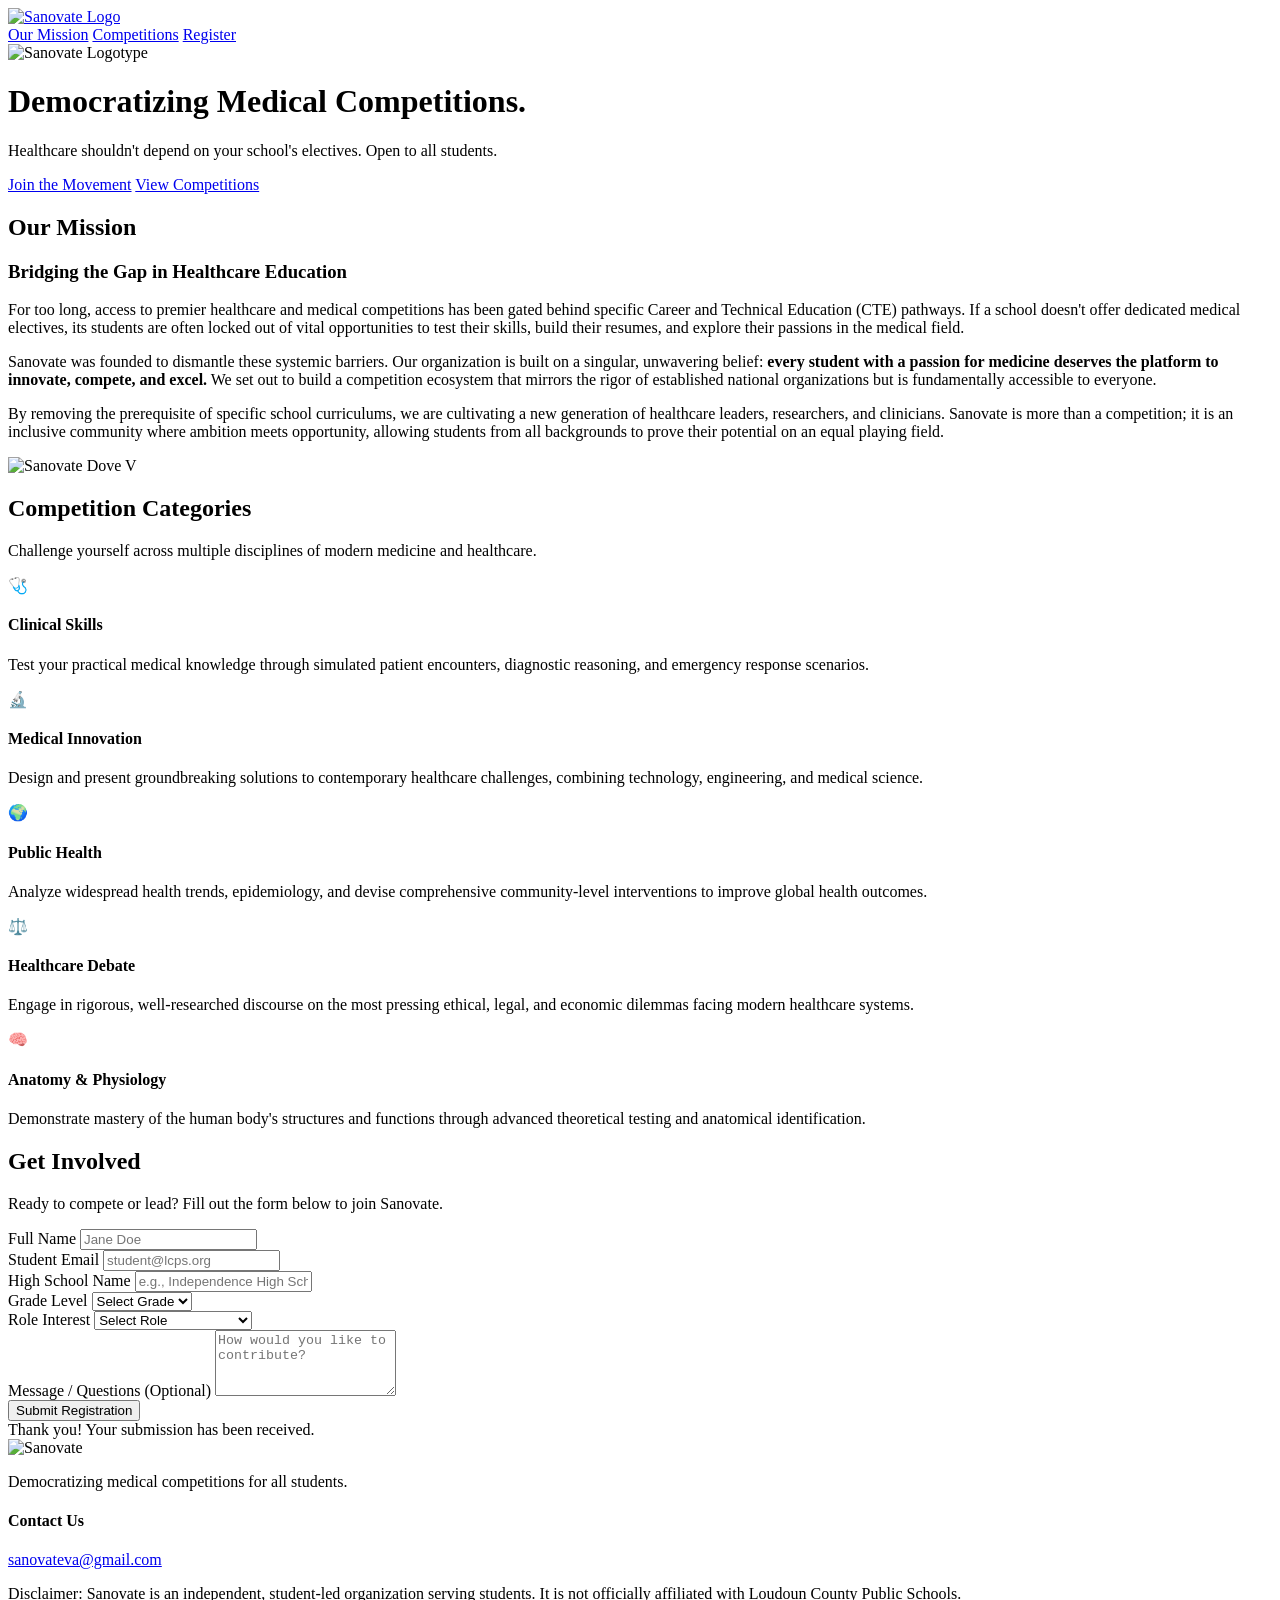
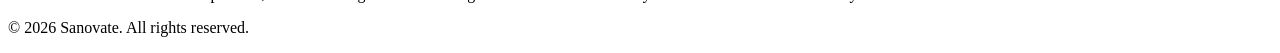
==== index.html @ 049dc467 "Create index.html" ====
<!DOCTYPE html>
<html lang="en">
<head>
    <meta charset="UTF-8">
    <meta name="viewport" content="width=device-width, initial-scale=1.0">
    <title>Sanovate | Democratizing Medical Competitions</title>
    <link rel="stylesheet" href="style.css">
    <!-- Using Inter for clean, modern, legible typography -->
    <link href="https://fonts.googleapis.com/css2?family=Inter:wght@300;400;600;800&display=swap" rel="stylesheet">
</head>
<body>

    <!-- Navigation -->
    <nav class="navbar">
        <div class="nav-container">
            <a href="#" class="nav-brand">
                <img src="Images/SanovateLogo.png" alt="Sanovate Logo" class="nav-logo img-transparent">
            </a>
            <div class="nav-links">
                <a href="#mission">Our Mission</a>
                <a href="#events">Competitions</a>
                <a href="#register" class="btn-nav">Register</a>
            </div>
        </div>
    </nav>

    <!-- Hero Section -->
    <header class="hero">
        <div class="hero-content">
            <img src="Images/SanovateLogotype.png" alt="Sanovate Logotype" class="hero-logotype img-transparent">
            <h1 class="hero-title">Democratizing Medical Competitions.</h1>
            <p class="hero-subtitle">Healthcare shouldn't depend on your school's electives. Open to all students.</p>
            <div class="hero-cta">
                <a href="#register" class="btn btn-primary">Join the Movement</a>
                <a href="#events" class="btn btn-secondary">View Competitions</a>
            </div>
        </div>
    </header>

    <!-- Super In-Depth Mission Section -->
    <section id="mission" class="mission-section">
        <div class="container">
            <div class="mission-grid">
                <div class="mission-text">
                    <h2 class="section-heading">Our Mission</h2>
                    <h3>Bridging the Gap in Healthcare Education</h3>
                    <p>For too long, access to premier healthcare and medical competitions has been gated behind specific Career and Technical Education (CTE) pathways. If a school doesn't offer dedicated medical electives, its students are often locked out of vital opportunities to test their skills, build their resumes, and explore their passions in the medical field.</p>
                    <p>Sanovate was founded to dismantle these systemic barriers. Our organization is built on a singular, unwavering belief: <strong>every student with a passion for medicine deserves the platform to innovate, compete, and excel.</strong> We set out to build a competition ecosystem that mirrors the rigor of established national organizations but is fundamentally accessible to everyone.</p>
                    <p>By removing the prerequisite of specific school curriculums, we are cultivating a new generation of healthcare leaders, researchers, and clinicians. Sanovate is more than a competition; it is an inclusive community where ambition meets opportunity, allowing students from all backgrounds to prove their potential on an equal playing field.</p>
                </div>
                <div class="mission-visual">
                    <div class="visual-box">
                        <img src="Images/SanovateLogo.png" alt="Sanovate Dove V" class="mission-logo img-transparent">
                    </div>
                </div>
            </div>
        </div>
    </section>

    <!-- Competitions Section (No Timeline, Categories Only) -->
    <section id="events" class="events-section bg-light">
        <div class="container">
            <h2 class="section-heading center-text">Competition Categories</h2>
            <p class="section-subheading center-text">Challenge yourself across multiple disciplines of modern medicine and healthcare.</p>
            
            <div class="cards-grid">
                <div class="event-card">
                    <div class="card-icon">🩺</div>
                    <h4>Clinical Skills</h4>
                    <p>Test your practical medical knowledge through simulated patient encounters, diagnostic reasoning, and emergency response scenarios.</p>
                </div>
                <div class="event-card">
                    <div class="card-icon">🔬</div>
                    <h4>Medical Innovation</h4>
                    <p>Design and present groundbreaking solutions to contemporary healthcare challenges, combining technology, engineering, and medical science.</p>
                </div>
                <div class="event-card">
                    <div class="card-icon">🌍</div>
                    <h4>Public Health</h4>
                    <p>Analyze widespread health trends, epidemiology, and devise comprehensive community-level interventions to improve global health outcomes.</p>
                </div>
                <div class="event-card">
                    <div class="card-icon">⚖️</div>
                    <h4>Healthcare Debate</h4>
                    <p>Engage in rigorous, well-researched discourse on the most pressing ethical, legal, and economic dilemmas facing modern healthcare systems.</p>
                </div>
                <div class="event-card">
                    <div class="card-icon">🧠</div>
                    <h4>Anatomy & Physiology</h4>
                    <p>Demonstrate mastery of the human body's structures and functions through advanced theoretical testing and anatomical identification.</p>
                </div>
            </div>
        </div>
    </section>

    <!-- Registration Form -->
    <section id="register" class="register-section">
        <div class="container form-container">
            <h2 class="section-heading">Get Involved</h2>
            <p>Ready to compete or lead? Fill out the form below to join Sanovate.</p>
            
            <form id="registrationForm" class="sanovate-form">
                <div class="form-group">
                    <label for="fullName">Full Name</label>
                    <input type="text" id="fullName" name="fullName" required placeholder="Jane Doe">
                </div>
                
                <div class="form-group">
                    <label for="email">Student Email</label>
                    <input type="email" id="email" name="email" required placeholder="student@lcps.org">
                </div>

                <div class="form-group">
                    <label for="highSchool">High School Name</label>
                    <input type="text" id="highSchool" name="highSchool" required placeholder="e.g., Independence High School">
                </div>

                <div class="form-row">
                    <div class="form-group half">
                        <label for="grade">Grade Level</label>
                        <select id="grade" name="grade" required>
                            <option value="" disabled selected>Select Grade</option>
                            <option value="9">9th Grade</option>
                            <option value="10">10th Grade</option>
                            <option value="11">11th Grade</option>
                            <option value="12">12th Grade</option>
                        </select>
                    </div>
                    <div class="form-group half">
                        <label for="role">Role Interest</label>
                        <select id="role" name="role" required>
                            <option value="" disabled selected>Select Role</option>
                            <option value="competitor">Competitor</option>
                            <option value="leadership">Leadership / Organizer</option>
                            <option value="faculty">Faculty Advisor</option>
                        </select>
                    </div>
                </div>

                <div class="form-group">
                    <label for="message">Message / Questions (Optional)</label>
                    <textarea id="message" name="message" rows="4" placeholder="How would you like to contribute?"></textarea>
                </div>

                <button type="submit" class="btn btn-primary submit-btn">Submit Registration</button>
            </form>
            <div id="formSuccess" class="hidden">Thank you! Your submission has been received.</div>
        </div>
    </section>

    <!-- Footer -->
    <footer class="site-footer">
        <div class="container footer-content">
            <div class="footer-brand">
                <img src="Images/SanovateLogotype.png" alt="Sanovate" class="footer-logotype img-transparent">
                <p>Democratizing medical competitions for all students.</p>
            </div>
            <div class="footer-links">
                <h4>Contact Us</h4>
                <a href="mailto:sanovateva@gmail.com">sanovateva@gmail.com</a>
            </div>
        </div>
        <div class="footer-bottom">
            <p>Disclaimer: Sanovate is an independent, student-led organization serving students. It is not officially affiliated with Loudoun County Public Schools.</p>
            <p>&copy; 2026 Sanovate. All rights reserved.</p>
        </div>
    </footer>

    <script src="script.js"></script>
</body>
</html>
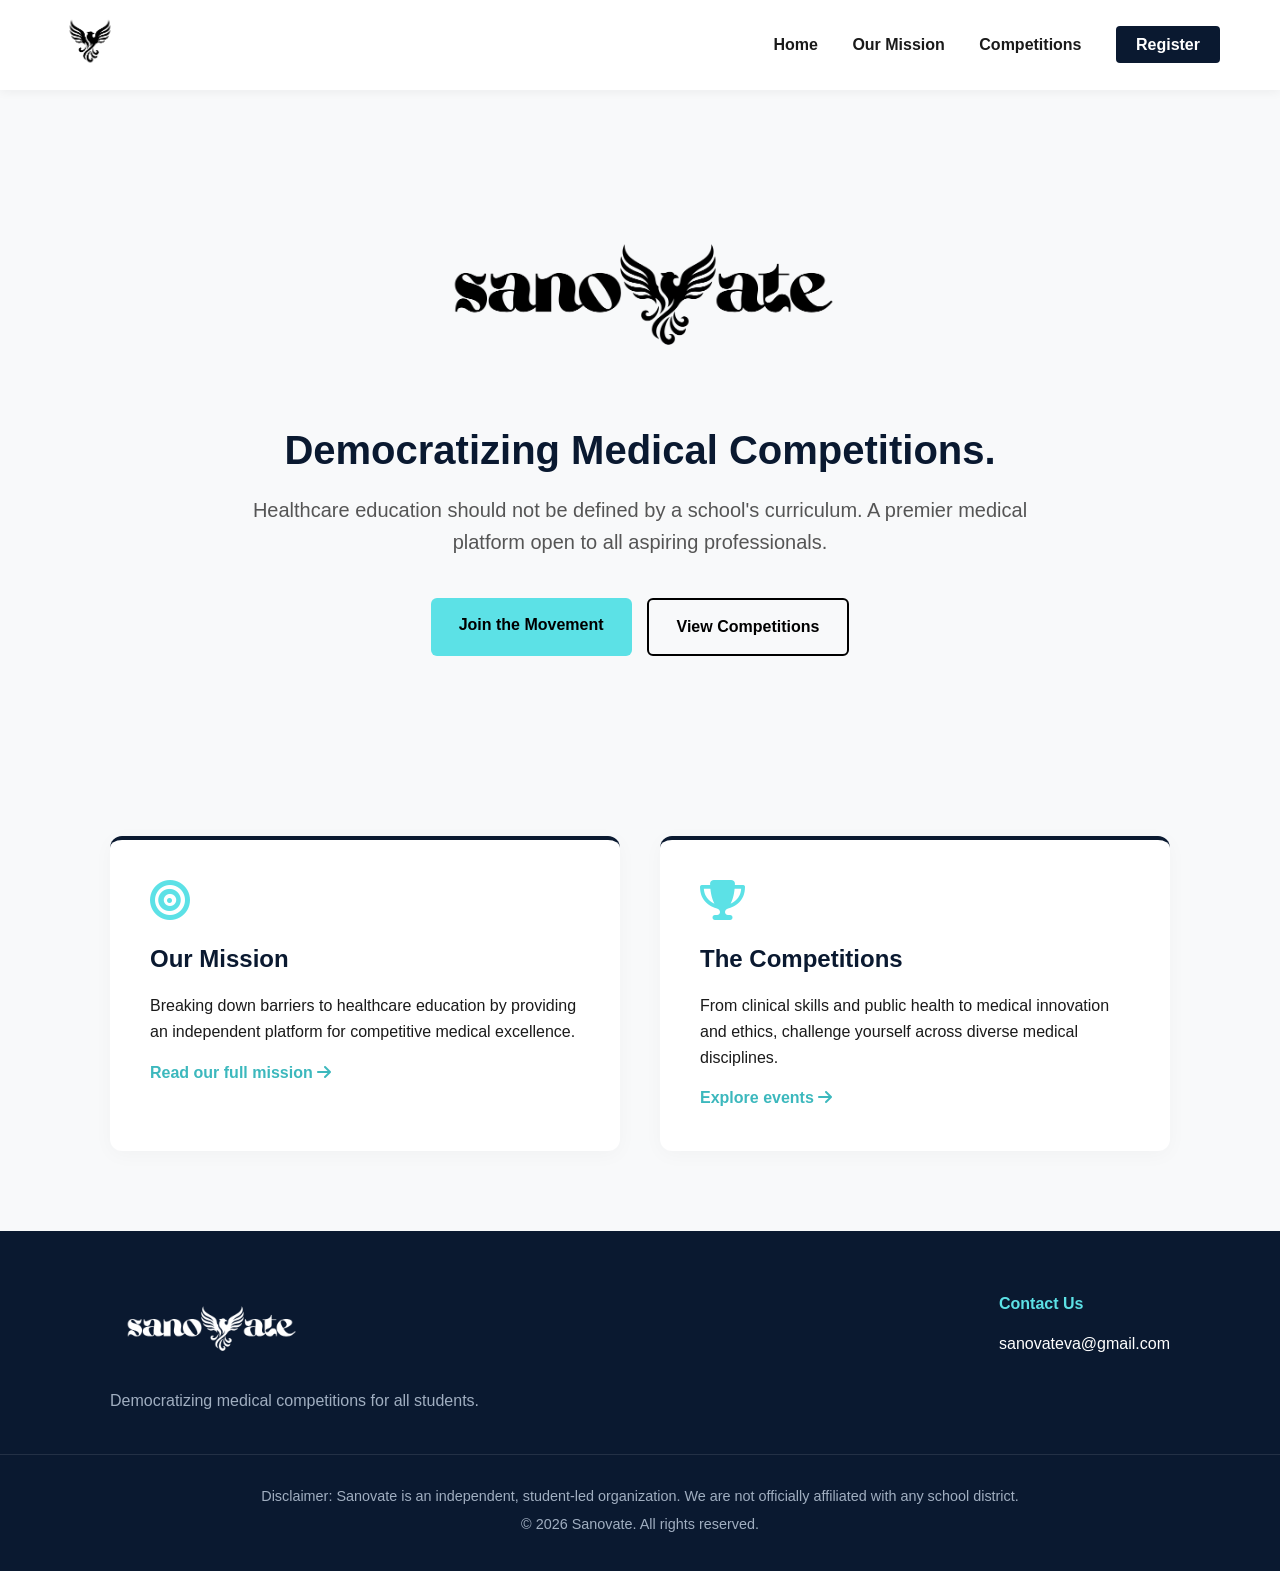
==== commit e13e91d0: "Add files via upload" ====
--- a/index.html
+++ b/index.html
@@ -1,158 +1,71 @@
 <!DOCTYPE html>
 <html lang="en">
 <head>
+    <title>Sanovate | Democratizing Medical Competitions</title>
+    
     <meta charset="UTF-8">
     <meta name="viewport" content="width=device-width, initial-scale=1.0">
-    <title>Sanovate | Democratizing Medical Competitions</title>
+    <link rel="icon" href="Images/SanovateFavicon.png">
     <link rel="stylesheet" href="style.css">
-    <!-- Using Inter for clean, modern, legible typography -->
     <link href="https://fonts.googleapis.com/css2?family=Inter:wght@300;400;600;800&display=swap" rel="stylesheet">
+    <link rel="stylesheet" href="https://cdnjs.cloudflare.com/ajax/libs/font-awesome/6.4.0/css/all.min.css">
+
 </head>
 <body>
-
-    <!-- Navigation -->
+    
     <nav class="navbar">
         <div class="nav-container">
-            <a href="#" class="nav-brand">
-                <img src="Images/SanovateLogo.png" alt="Sanovate Logo" class="nav-logo img-transparent">
+            <a href="index.html" class="nav-brand">
+                <img src="Images/SanovateLogoTransparent.png" alt="Sanovate Logo" class="nav-logo">
             </a>
             <div class="nav-links">
-                <a href="#mission">Our Mission</a>
-                <a href="#events">Competitions</a>
-                <a href="#register" class="btn-nav">Register</a>
+                <a href="index.html">Home</a>
+                <a href="mission.html">Our Mission</a>
+                <a href="competitions.html">Competitions</a>
+                <a href="register.html" class="btn-nav">Register</a>
             </div>
         </div>
     </nav>
 
+
     <!-- Hero Section -->
     <header class="hero">
         <div class="hero-content">
-            <img src="Images/SanovateLogotype.png" alt="Sanovate Logotype" class="hero-logotype img-transparent">
+            <img src="Images/SanovateLogotypeTransparent.png" alt="Sanovate Logotype" class="hero-logotype">
             <h1 class="hero-title">Democratizing Medical Competitions.</h1>
-            <p class="hero-subtitle">Healthcare shouldn't depend on your school's electives. Open to all students.</p>
+            <p class="hero-subtitle">Healthcare education should not be defined by a school's curriculum. A premier medical platform open to all aspiring professionals.</p>
             <div class="hero-cta">
-                <a href="#register" class="btn btn-primary">Join the Movement</a>
-                <a href="#events" class="btn btn-secondary">View Competitions</a>
+                <a href="register.html" class="btn btn-primary">Join the Movement</a>
+                <a href="competitions.html" class="btn btn-secondary">View Competitions</a>
             </div>
         </div>
     </header>
 
-    <!-- Super In-Depth Mission Section -->
-    <section id="mission" class="mission-section">
+    <!-- Quick Overview Section -->
+    <section class="overview-section bg-light">
         <div class="container">
-            <div class="mission-grid">
-                <div class="mission-text">
-                    <h2 class="section-heading">Our Mission</h2>
-                    <h3>Bridging the Gap in Healthcare Education</h3>
-                    <p>For too long, access to premier healthcare and medical competitions has been gated behind specific Career and Technical Education (CTE) pathways. If a school doesn't offer dedicated medical electives, its students are often locked out of vital opportunities to test their skills, build their resumes, and explore their passions in the medical field.</p>
-                    <p>Sanovate was founded to dismantle these systemic barriers. Our organization is built on a singular, unwavering belief: <strong>every student with a passion for medicine deserves the platform to innovate, compete, and excel.</strong> We set out to build a competition ecosystem that mirrors the rigor of established national organizations but is fundamentally accessible to everyone.</p>
-                    <p>By removing the prerequisite of specific school curriculums, we are cultivating a new generation of healthcare leaders, researchers, and clinicians. Sanovate is more than a competition; it is an inclusive community where ambition meets opportunity, allowing students from all backgrounds to prove their potential on an equal playing field.</p>
+            <div class="overview-grid">
+                <div class="overview-card">
+                    <i class="fa-solid fa-bullseye card-icon"></i>
+                    <h3>Our Mission</h3>
+                    <p>Breaking down barriers to healthcare education by providing an independent platform for competitive medical excellence.</p>
+                    <a href="mission.html" class="text-link">Read our full mission <i class="fa-solid fa-arrow-right"></i></a>
                 </div>
-                <div class="mission-visual">
-                    <div class="visual-box">
-                        <img src="Images/SanovateLogo.png" alt="Sanovate Dove V" class="mission-logo img-transparent">
-                    </div>
+                <div class="overview-card">
+                    <i class="fa-solid fa-trophy card-icon"></i>
+                    <h3>The Competitions</h3>
+                    <p>From clinical skills and public health to medical innovation and ethics, challenge yourself across diverse medical disciplines.</p>
+                    <a href="competitions.html" class="text-link">Explore events <i class="fa-solid fa-arrow-right"></i></a>
                 </div>
             </div>
         </div>
     </section>
 
-    <!-- Competitions Section (No Timeline, Categories Only) -->
-    <section id="events" class="events-section bg-light">
-        <div class="container">
-            <h2 class="section-heading center-text">Competition Categories</h2>
-            <p class="section-subheading center-text">Challenge yourself across multiple disciplines of modern medicine and healthcare.</p>
-            
-            <div class="cards-grid">
-                <div class="event-card">
-                    <div class="card-icon">🩺</div>
-                    <h4>Clinical Skills</h4>
-                    <p>Test your practical medical knowledge through simulated patient encounters, diagnostic reasoning, and emergency response scenarios.</p>
-                </div>
-                <div class="event-card">
-                    <div class="card-icon">🔬</div>
-                    <h4>Medical Innovation</h4>
-                    <p>Design and present groundbreaking solutions to contemporary healthcare challenges, combining technology, engineering, and medical science.</p>
-                </div>
-                <div class="event-card">
-                    <div class="card-icon">🌍</div>
-                    <h4>Public Health</h4>
-                    <p>Analyze widespread health trends, epidemiology, and devise comprehensive community-level interventions to improve global health outcomes.</p>
-                </div>
-                <div class="event-card">
-                    <div class="card-icon">⚖️</div>
-                    <h4>Healthcare Debate</h4>
-                    <p>Engage in rigorous, well-researched discourse on the most pressing ethical, legal, and economic dilemmas facing modern healthcare systems.</p>
-                </div>
-                <div class="event-card">
-                    <div class="card-icon">🧠</div>
-                    <h4>Anatomy & Physiology</h4>
-                    <p>Demonstrate mastery of the human body's structures and functions through advanced theoretical testing and anatomical identification.</p>
-                </div>
-            </div>
-        </div>
-    </section>
-
-    <!-- Registration Form -->
-    <section id="register" class="register-section">
-        <div class="container form-container">
-            <h2 class="section-heading">Get Involved</h2>
-            <p>Ready to compete or lead? Fill out the form below to join Sanovate.</p>
-            
-            <form id="registrationForm" class="sanovate-form">
-                <div class="form-group">
-                    <label for="fullName">Full Name</label>
-                    <input type="text" id="fullName" name="fullName" required placeholder="Jane Doe">
-                </div>
-                
-                <div class="form-group">
-                    <label for="email">Student Email</label>
-                    <input type="email" id="email" name="email" required placeholder="student@lcps.org">
-                </div>
-
-                <div class="form-group">
-                    <label for="highSchool">High School Name</label>
-                    <input type="text" id="highSchool" name="highSchool" required placeholder="e.g., Independence High School">
-                </div>
-
-                <div class="form-row">
-                    <div class="form-group half">
-                        <label for="grade">Grade Level</label>
-                        <select id="grade" name="grade" required>
-                            <option value="" disabled selected>Select Grade</option>
-                            <option value="9">9th Grade</option>
-                            <option value="10">10th Grade</option>
-                            <option value="11">11th Grade</option>
-                            <option value="12">12th Grade</option>
-                        </select>
-                    </div>
-                    <div class="form-group half">
-                        <label for="role">Role Interest</label>
-                        <select id="role" name="role" required>
-                            <option value="" disabled selected>Select Role</option>
-                            <option value="competitor">Competitor</option>
-                            <option value="leadership">Leadership / Organizer</option>
-                            <option value="faculty">Faculty Advisor</option>
-                        </select>
-                    </div>
-                </div>
-
-                <div class="form-group">
-                    <label for="message">Message / Questions (Optional)</label>
-                    <textarea id="message" name="message" rows="4" placeholder="How would you like to contribute?"></textarea>
-                </div>
-
-                <button type="submit" class="btn btn-primary submit-btn">Submit Registration</button>
-            </form>
-            <div id="formSuccess" class="hidden">Thank you! Your submission has been received.</div>
-        </div>
-    </section>
-
-    <!-- Footer -->
+    
     <footer class="site-footer">
         <div class="container footer-content">
             <div class="footer-brand">
-                <img src="Images/SanovateLogotype.png" alt="Sanovate" class="footer-logotype img-transparent">
+                <img src="Images/SanovateLogotypeTransparent.png" alt="Sanovate" class="footer-logotype">
                 <p>Democratizing medical competitions for all students.</p>
             </div>
             <div class="footer-links">
@@ -161,7 +74,7 @@
             </div>
         </div>
         <div class="footer-bottom">
-            <p>Disclaimer: Sanovate is an independent, student-led organization serving students. It is not officially affiliated with Loudoun County Public Schools.</p>
+            <p>Disclaimer: Sanovate is an independent, student-led organization. We are not officially affiliated with any school district.</p>
             <p>&copy; 2026 Sanovate. All rights reserved.</p>
         </div>
     </footer>
--- a/style.css
+++ b/style.css
@@ -0,0 +1,446 @@
+/* --- Color Palette & Variables --- */
+:root {
+    --black: #000000;
+    --teal: #5ce1e6;
+    --teal-dark: #3cb8bd;
+    --deep-blue: #0A1930; 
+    --off-white: #F8F9FA;
+    --white: #FFFFFF;
+    --text-dark: #1A1A1A;
+    --text-muted: #555555;
+    --border-color: #E2E8F0;
+}
+
+/* --- Global Reset & Typography --- */
+* {
+    margin: 0;
+    padding: 0;
+    box-sizing: border-box;
+}
+
+html {
+    scroll-behavior: smooth;
+}
+
+body {
+    font-family: 'Inter', sans-serif;
+    color: var(--text-dark);
+    background-color: var(--white);
+    line-height: 1.6;
+    padding-top: 90px; /* Offset for fixed navbar */
+}
+
+/* --- Layout Classes --- */
+.container {
+    max-width: 1100px;
+    margin: 0 auto;
+    padding: 0 20px;
+}
+.bg-light { background-color: var(--off-white); }
+.hidden { display: none; }
+
+/* --- Buttons --- */
+.btn {
+    display: inline-block;
+    padding: 14px 28px;
+    border-radius: 6px;
+    font-weight: 600;
+    text-decoration: none;
+    transition: all 0.3s ease;
+    cursor: pointer;
+    border: none;
+    font-size: 1rem;
+}
+.btn-primary {
+    background-color: var(--teal);
+    color: var(--black);
+}
+.btn-primary:hover {
+    background-color: var(--teal-dark);
+    transform: translateY(-2px);
+    color: var(--white);
+}
+.btn-secondary {
+    background-color: transparent;
+    color: var(--black);
+    border: 2px solid var(--black);
+}
+.btn-secondary:hover {
+    background-color: var(--black);
+    color: var(--white);
+    transform: translateY(-2px);
+}
+.text-link {
+    color: var(--teal-dark);
+    text-decoration: none;
+    font-weight: 600;
+    display: inline-block;
+    margin-top: 15px;
+    transition: color 0.2s;
+}
+.text-link:hover {
+    color: var(--deep-blue);
+}
+
+/* --- Navbar --- */
+.navbar {
+    position: fixed;
+    top: 0;
+    width: 100%;
+    background-color: rgba(255, 255, 255, 0.98);
+    box-shadow: 0 2px 10px rgba(0,0,0,0.05);
+    z-index: 1000;
+}
+.nav-container {
+    display: flex;
+    justify-content: space-between;
+    align-items: center;
+    max-width: 1200px;
+    margin: 0 auto;
+    padding: 10px 20px;
+    height: 90px;
+}
+.nav-logo {
+    height: 60px;
+    width: auto;
+}
+.nav-links a {
+    text-decoration: none;
+    color: var(--text-dark);
+    font-weight: 600;
+    margin-left: 30px;
+    transition: color 0.2s;
+}
+.nav-links a:hover {
+    color: var(--teal-dark);
+}
+.btn-nav {
+    background-color: var(--deep-blue);
+    color: var(--white) !important;
+    padding: 10px 20px;
+    border-radius: 4px;
+}
+.btn-nav:hover {
+    background-color: var(--black);
+}
+
+/* --- Shared Page Headers --- */
+.page-header {
+    background-color: var(--deep-blue);
+    color: var(--white);
+    padding: 80px 20px;
+    text-align: center;
+}
+.page-header h1 {
+    font-size: 2.5rem;
+    color: var(--teal);
+    margin-bottom: 15px;
+}
+.page-header p {
+    font-size: 1.2rem;
+    color: #cbd5e1;
+    max-width: 600px;
+    margin: 0 auto;
+}
+
+/* --- Hero Section (Home) --- */
+.hero {
+    padding: 120px 20px 100px;
+    background-color: var(--off-white);
+    text-align: center;
+    display: flex;
+    flex-direction: column;
+    align-items: center;
+}
+.hero-content {
+    max-width: 800px;
+}
+.hero-logotype {
+    max-width: 100%;
+    height: auto;
+    width: 450px;
+    margin-bottom: 40px;
+}
+.hero-title {
+    font-size: 2.5rem;
+    font-weight: 800;
+    color: var(--deep-blue);
+    margin-bottom: 20px;
+    line-height: 1.2;
+}
+.hero-subtitle {
+    font-size: 1.25rem;
+    color: var(--text-muted);
+    margin-bottom: 40px;
+}
+.hero-cta {
+    display: flex;
+    gap: 15px;
+    justify-content: center;
+}
+
+/* --- Overview Grid (Home) --- */
+.overview-section {
+    padding: 80px 0;
+}
+.overview-grid {
+    display: grid;
+    grid-template-columns: 1fr 1fr;
+    gap: 40px;
+}
+.overview-card {
+    background: var(--white);
+    padding: 40px;
+    border-radius: 12px;
+    box-shadow: 0 4px 20px rgba(0,0,0,0.03);
+    border-top: 4px solid var(--deep-blue);
+}
+.card-icon {
+    font-size: 2.5rem;
+    color: var(--teal);
+    margin-bottom: 20px;
+}
+.overview-card h3 {
+    color: var(--deep-blue);
+    font-size: 1.5rem;
+    margin-bottom: 15px;
+}
+
+/* --- Mission Layout --- */
+.content-section {
+    padding: 80px 0;
+}
+.mission-layout {
+    display: grid;
+    grid-template-columns: 3fr 2fr;
+    gap: 60px;
+    align-items: flex-start;
+}
+.mission-text h2 {
+    color: var(--deep-blue);
+    font-size: 1.8rem;
+    margin-bottom: 15px;
+    margin-top: 40px;
+}
+.mission-text h2:first-child {
+    margin-top: 0;
+}
+.mission-text p {
+    font-size: 1.1rem;
+    color: var(--text-muted);
+    margin-bottom: 20px;
+}
+.values-list {
+    list-style-type: none;
+    margin-top: 20px;
+}
+.values-list li {
+    font-size: 1.1rem;
+    color: var(--text-muted);
+    margin-bottom: 15px;
+    padding-left: 20px;
+    border-left: 3px solid var(--teal);
+}
+.mission-visual {
+    position: sticky;
+    top: 120px;
+    display: flex;
+    justify-content: center;
+    background-color: var(--off-white);
+    padding: 50px;
+    border-radius: 20px;
+}
+.large-logo {
+    width: 100%;
+    max-width: 250px;
+}
+
+/* --- Competitions Layout --- */
+.events-section {
+    padding: 80px 0;
+}
+.events-list {
+    display: flex;
+    flex-direction: column;
+    gap: 30px;
+}
+.event-row {
+    display: flex;
+    gap: 30px;
+    background: var(--white);
+    padding: 40px;
+    border-radius: 12px;
+    box-shadow: 0 4px 20px rgba(0,0,0,0.03);
+    transition: transform 0.3s ease;
+}
+.event-row:hover {
+    transform: translateX(5px);
+    border-left: 4px solid var(--teal);
+}
+.event-icon-container {
+    flex-shrink: 0;
+    width: 80px;
+    height: 80px;
+    background-color: var(--off-white);
+    border-radius: 50%;
+    display: flex;
+    justify-content: center;
+    align-items: center;
+}
+.event-icon {
+    font-size: 2rem;
+    color: var(--deep-blue);
+}
+.event-details h3 {
+    font-size: 1.5rem;
+    color: var(--deep-blue);
+    margin-bottom: 15px;
+}
+.event-details p {
+    color: var(--text-muted);
+    margin-bottom: 20px;
+}
+.tag {
+    display: inline-block;
+    background-color: var(--off-white);
+    color: var(--deep-blue);
+    padding: 6px 14px;
+    border-radius: 20px;
+    font-size: 0.85rem;
+    font-weight: 600;
+    margin-right: 10px;
+    border: 1px solid var(--border-color);
+}
+
+/* --- Registration Form Section --- */
+.register-section {
+    padding: 80px 0;
+}
+.form-container {
+    max-width: 800px;
+    background: var(--white);
+    padding: 50px;
+    border-radius: 16px;
+    box-shadow: 0 10px 40px rgba(0,0,0,0.05);
+    border: 1px solid var(--border-color);
+}
+.form-section-title {
+    color: var(--deep-blue);
+    border-bottom: 2px solid var(--off-white);
+    padding-bottom: 10px;
+    margin: 30px 0 20px;
+}
+.form-section-title:first-child {
+    margin-top: 0;
+}
+.form-section-title i {
+    color: var(--teal);
+    margin-right: 10px;
+}
+.sanovate-form {
+    display: flex;
+    flex-direction: column;
+    gap: 20px;
+}
+.form-row {
+    display: flex;
+    gap: 20px;
+}
+.form-group {
+    display: flex;
+    flex-direction: column;
+    width: 100%;
+}
+.half {
+    width: 50%;
+}
+label {
+    font-weight: 600;
+    margin-bottom: 8px;
+    color: var(--text-dark);
+    font-size: 0.95rem;
+}
+input, select, textarea {
+    padding: 14px 15px;
+    border: 1px solid var(--border-color);
+    border-radius: 6px;
+    font-family: 'Inter', sans-serif;
+    font-size: 1rem;
+    background-color: #fafbfc;
+    transition: all 0.2s;
+}
+input:focus, select:focus, textarea:focus {
+    outline: none;
+    border-color: var(--teal);
+    background-color: var(--white);
+    box-shadow: 0 0 0 3px rgba(92, 225, 230, 0.2);
+}
+.submit-btn {
+    width: 100%;
+    margin-top: 20px;
+    font-size: 1.1rem;
+    padding: 16px;
+}
+#formSuccess {
+    padding: 40px;
+    text-align: center;
+}
+
+/* --- Footer --- */
+.site-footer {
+    background-color: var(--deep-blue);
+    color: var(--white);
+    padding: 60px 0 30px;
+}
+.footer-content {
+    display: flex;
+    justify-content: space-between;
+    margin-bottom: 40px;
+    flex-wrap: wrap;
+    gap: 30px;
+}
+.footer-brand {
+    max-width: 400px;
+}
+.footer-logotype {
+    width: 200px;
+    margin-bottom: 15px;
+    filter: brightness(0) invert(1);
+}
+.footer-brand p {
+    color: #a0aec0;
+}
+.footer-links h4 {
+    margin-bottom: 15px;
+    color: var(--teal);
+}
+.footer-links a {
+    color: var(--white);
+    text-decoration: none;
+    transition: color 0.2s;
+}
+.footer-links a:hover {
+    color: var(--teal);
+}
+.footer-bottom {
+    text-align: center;
+    border-top: 1px solid rgba(255,255,255,0.1);
+    padding-top: 30px;
+    color: #a0aec0;
+    font-size: 0.9rem;
+}
+.footer-bottom p {
+    margin-bottom: 5px;
+}
+
+/* --- Responsive Design --- */
+@media (max-width: 768px) {
+    .nav-links { display: none; }
+    .hero-title { font-size: 2.2rem; }
+    .hero-cta { flex-direction: column; }
+    .overview-grid, .mission-layout { grid-template-columns: 1fr; }
+    .form-row, .event-row { flex-direction: column; }
+    .half { width: 100%; }
+    .event-icon-container { margin-bottom: 15px; }
+    .mission-visual { position: relative; top: 0; padding: 30px; }
+}
